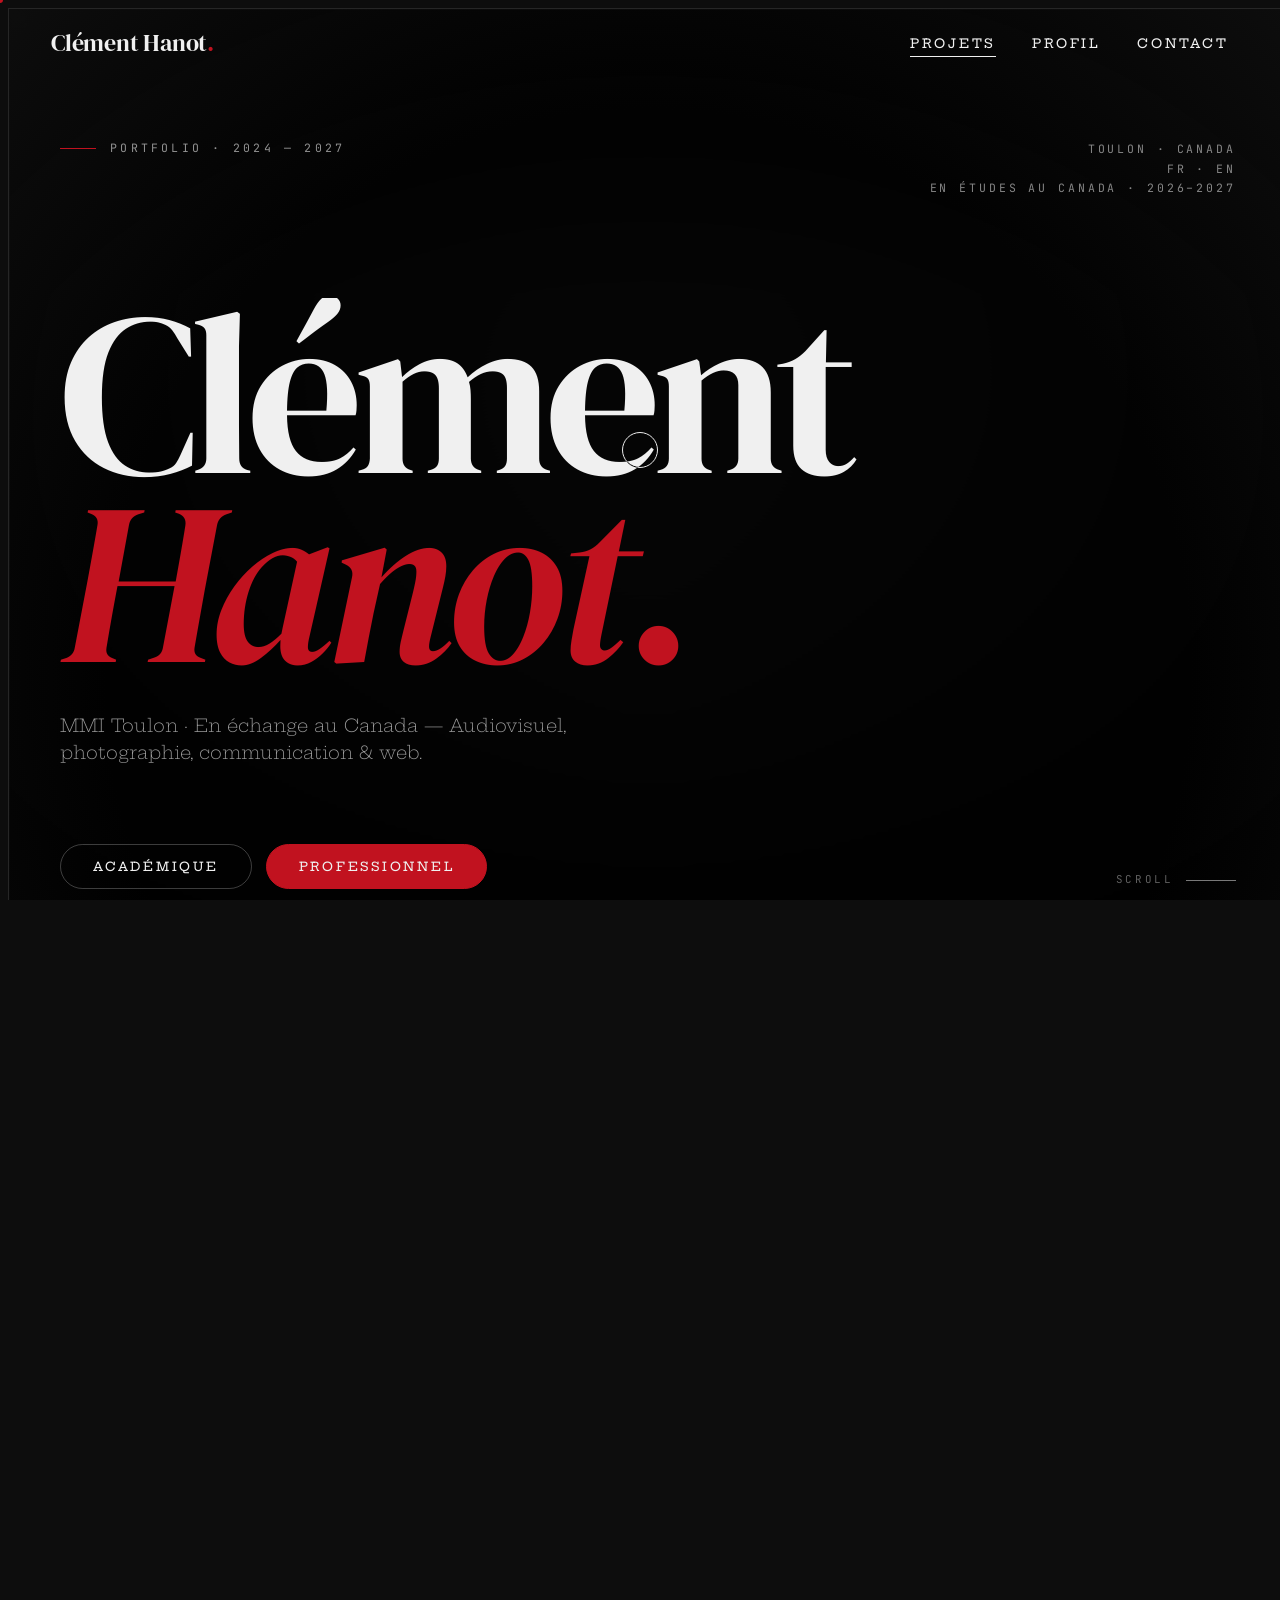
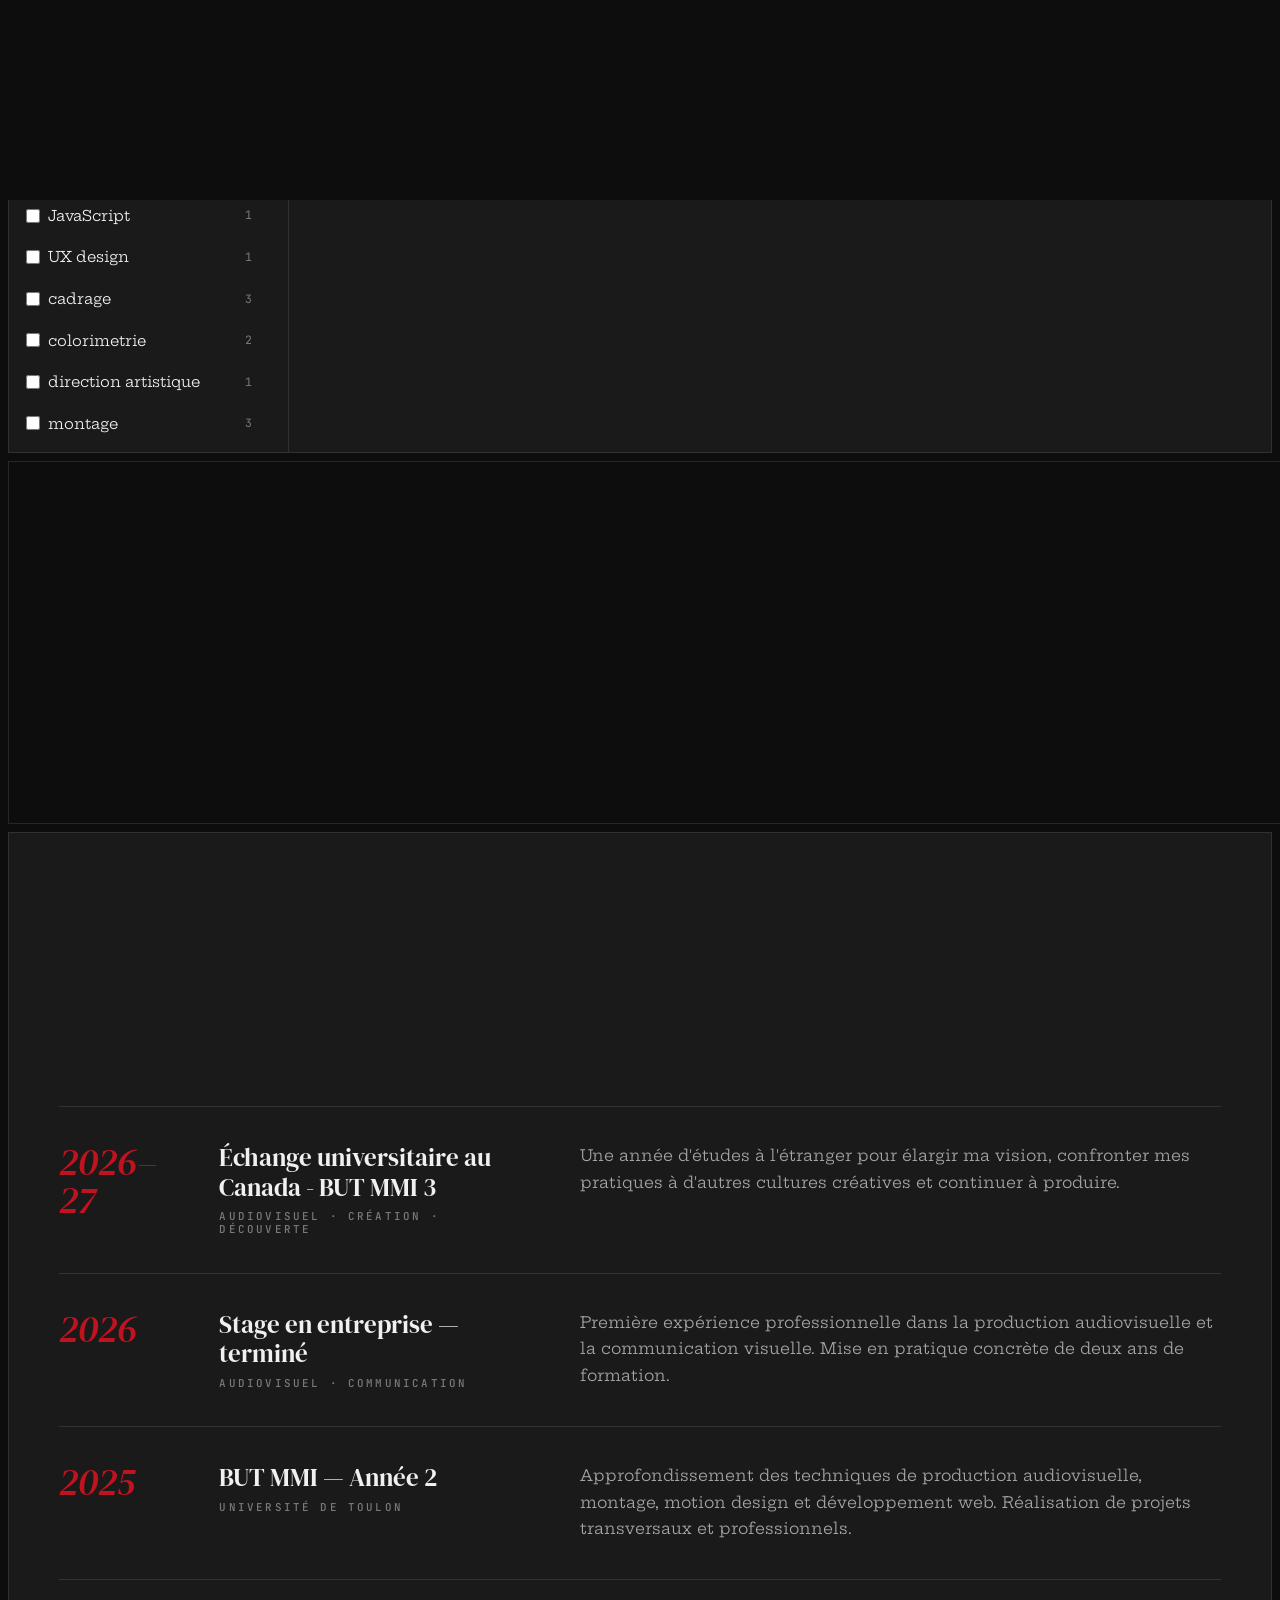
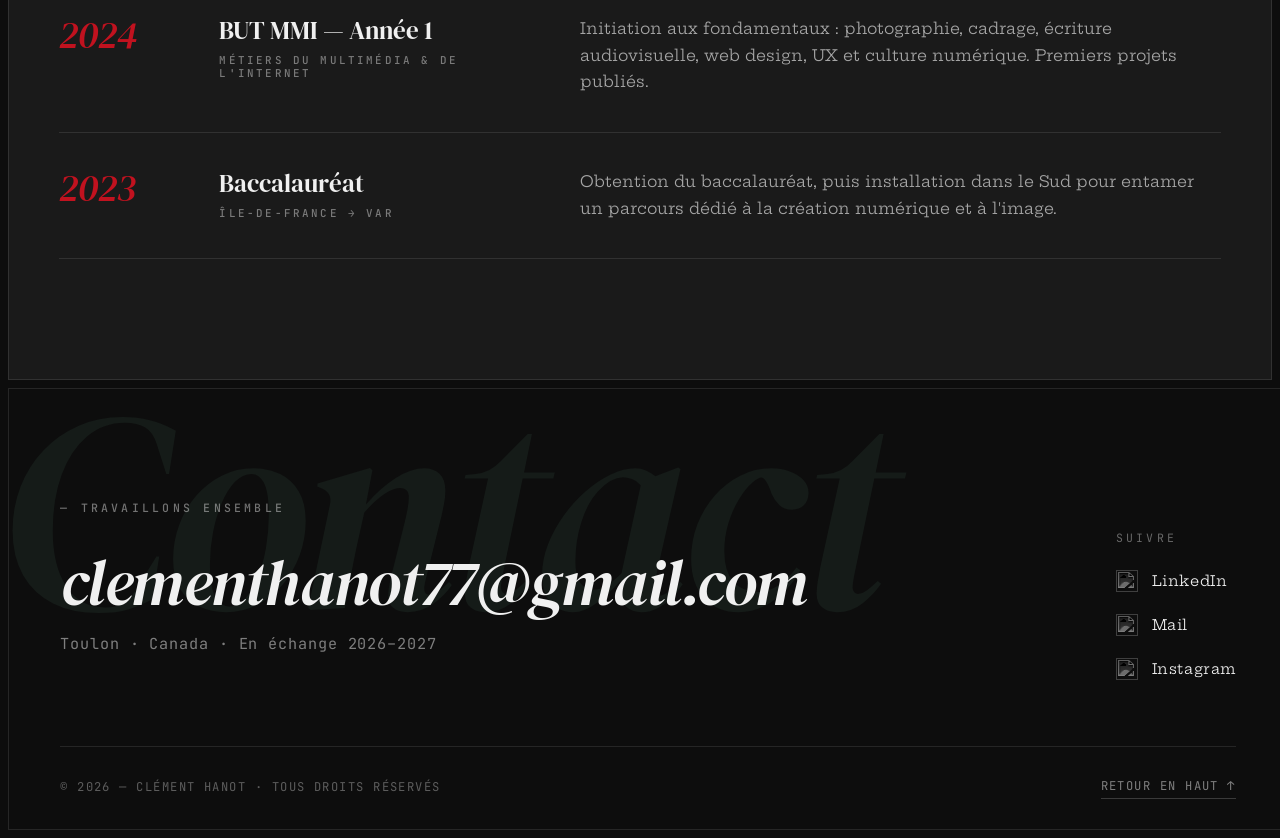
==== nouveau_site/index.html @ ec1f67d0 "Add files via upload" ====
<!DOCTYPE html>
<html lang="fr">
<head>
    <meta charset="UTF-8">
    <meta name="viewport" content="width=device-width, initial-scale=1.0">
    <title>Clément Hanot — Portfolio audiovisuel &amp; création</title>
    <meta name="description" content="Portfolio de Clément Hanot, étudiant MMI à Toulon. Académique &amp; professionnel : audiovisuel, photo, communication, web.">
    <link rel="stylesheet" href="styles.css">
    <link rel="icon" type="image/svg+xml" href="img/favicon.svg">
</head>
<body>

<!-- ========== HEADER ========== -->
<header class="header">
    <div class="navbar">
        <a href="index.html" class="btn-profile">Clément&nbsp;Hanot<span class="dot">.</span></a>
        <nav class="nav-links">
            <a href="index.html#projects" class="is-active">Projets</a>
            <a href="moi.html">Profil</a>
            <a href="index.html#contact">Contact</a>
        </nav>
    </div>
</header>
<div class="cursor-ring" aria-hidden="true"></div>
<div class="cursor-dot" aria-hidden="true"></div>
<div class="page-transition" aria-hidden="true"></div>

<!-- ========== HERO ÉDITORIAL ========== -->
<section class="hero box-section">
    <div class="hero-bg">
        <img src="img/image_pro.jpg" alt="" class="hero-img-left">
    </div>
    <div class="hero-overlay"></div>

    <div class="hero-content">
        <div class="hero-top">
            <div class="hero-eyebrow">Portfolio · 2024 — 2027</div>
            <div class="right">
                <span>Toulon · Canada</span>
                <span>FR · EN</span>
                <span>En études au Canada · 2026–2027</span>
            </div>
        </div>

        <h1>
            <span class="row"><span class="word">Clément</span></span>
            <span class="row"><span class="word"><span class="accent">Hanot</span><span class="dot" style="color:var(--rouge);">.</span></span></span>
        </h1>

        <p class="hero-subtitle">
            MMI Toulon   · En échange au Canada — Audiovisuel, photographie, communication &amp; web.
        </p>

        <div class="hero-bottom">
            <div class="filter-buttons" role="tablist" aria-label="Filtrer les projets par type">
                <button class="filter-btn" data-type="Académique">Académique</button>
                <button class="filter-btn active" data-type="Professionnel">Professionnel</button>
            </div>
            <div class="hero-scroll-hint">Scroll</div>
        </div>
    </div>
</section>

<!-- ========== PROJETS ========== -->
<section class="projects-section box-section" id="projects">
    <header class="projects-header" data-reveal>
        <div>
            <div class="label">— Sélection</div>
            <h2>Projets <em>récents</em></h2>
        </div>
        <div class="projects-count" id="projects-count">(00 projets)</div>
    </header>

    <div class="projects-layout">
        <aside class="filters-sidebar" id="filters-sidebar" aria-label="Filtres">
            <!-- généré par JS depuis projects.json -->
            <div class="filters-group">
                <h3>Chargement…</h3>
            </div>
        </aside>

        <section class="projects">
            <div class="projects-grid" id="projects-grid">
                <div class="projects-empty">Chargement des projets…</div>
            </div>
        </section>
    </div>
</section>

<!-- ========== STATS ========== -->
<section class="stats-section box-section">
    <div class="stats-inner">
        <div class="stat" data-reveal>
            <div class="stat-number" data-count="20">20<span class="plus">+</span></div>
            <div class="stat-label">Projets<br>réalisés</div>
        </div>
        <div class="stat" data-reveal style="--delay:.1s;">
            <div class="stat-number" data-count="3">3</div>
            <div class="stat-label">Années<br>de pratique</div>
        </div>
        <div class="stat" data-reveal style="--delay:.2s;">
            <div class="stat-number" data-count="8">8<span class="plus">+</span></div>
            <div class="stat-label">Logiciels<br>maîtrisés</div>
        </div>
        <div class="stat" data-reveal style="--delay:.3s;">
            <div class="stat-number"><em style="font-style:italic;color:var(--rouge);">∞</em></div>
            <div class="stat-label">Idées<br>en chantier</div>
        </div>
    </div>
</section>

<!-- ========== TIMELINE ========== -->
<section class="timeline-section box-section">
    <div class="timeline-inner">
        <header class="timeline-header" data-reveal>
            <div class="label">— Parcours</div>
            <h2>Étapes <em>clés</em></h2>
        </header>
        <div class="timeline">
            <article class="timeline-item" data-reveal="left">
                <div class="timeline-year">2026–27</div>
                <div class="timeline-title">
                    Échange universitaire au Canada - BUT MMI 3
                    <small>Audiovisuel · création · découverte</small>
                </div>
                <p class="timeline-desc">
                    Une année d'études à l'étranger pour élargir ma vision, confronter mes pratiques
                    à d'autres cultures créatives et continuer à produire.
                </p>
            </article>
            <article class="timeline-item" data-reveal="left" style="--delay:.1s;">
                <div class="timeline-year">2026</div>
                <div class="timeline-title">
                    Stage en entreprise — terminé
                    <small>Audiovisuel · communication</small>
                </div>
                <p class="timeline-desc">
                    Première expérience professionnelle dans la production audiovisuelle
                    et la communication visuelle. Mise en pratique concrète de deux ans de formation.
                </p>
            </article>
            <article class="timeline-item" data-reveal="left" style="--delay:.15s;">
                <div class="timeline-year">2025</div>
                <div class="timeline-title">
                    BUT MMI — Année 2
                    <small>Université de Toulon</small>
                </div>
                <p class="timeline-desc">
                    Approfondissement des techniques de production audiovisuelle, montage, motion design
                    et développement web. Réalisation de projets transversaux et professionnels.
                </p>
            </article>
            <article class="timeline-item" data-reveal="left" style="--delay:.2s;">
                <div class="timeline-year">2024</div>
                <div class="timeline-title">
                    BUT MMI — Année 1
                    <small>Métiers du Multimédia &amp; de l'Internet</small>
                </div>
                <p class="timeline-desc">
                    Initiation aux fondamentaux : photographie, cadrage, écriture audiovisuelle,
                    web design, UX et culture numérique. Premiers projets publiés.
                </p>
            </article>
            <article class="timeline-item" data-reveal="left" style="--delay:.3s;">
                <div class="timeline-year">2023</div>
                <div class="timeline-title">
                    Baccalauréat
                    <small>Île-de-France → Var</small>
                </div>
                <p class="timeline-desc">
                    Obtention du baccalauréat, puis installation dans le Sud pour entamer
                    un parcours dédié à la création numérique et à l'image.
                </p>
            </article>
        </div>
    </div>
</section>

<!-- ========== FOOTER ========== -->
<footer id="contact" class="footer box-section">
    <div class="footer-inner">
        <div class="contact-section">
            <h3 class="contact-title">— Travaillons ensemble</h3>
            <a href="mailto:clementhanot77@gmail.com" class="contact-email">clementhanot77@gmail.com</a>
            <p class="contact-text">Toulon · Canada · En échange 2026–2027</p>
        </div>
        <div class="socials">
            <a href="#" class="contact-icon" data-label="LinkedIn">
                <img src="img/linkedin.png" alt="" width="22" height="22">
            </a>
            <a href="mailto:clementhanot77@gmail.com" class="contact-icon" data-label="Mail">
                <img src="img/gmail.png" alt="" width="22" height="22">
            </a>
            <a href="#" class="contact-icon" data-label="Instagram">
                <img src="img/instagram.png" alt="" width="22" height="22">
            </a>
        </div>
    </div>
    <div class="footer-bottom">
        <span>© 2026 — Clément Hanot · Tous droits réservés</span>
        <a href="index.html" class="footer-link">Retour en haut ↑</a>
    </div>
</footer>

<script src="js/projects.js" defer></script>
<script src="js/main.js" defer></script>
</body>
</html>
---- nouveau_site/styles.css ----
/* =============================================================
   PORTFOLIO — CLÉMENT HANOT (site statique)
   Palette :
     --rouge   #C1121F   rouge REC
     --noir    #0D0D0D   noir mat caméra
     --blanc   #F0F0F0   blanc texte
   Typo : DM Serif Display (titres) + Hepta Slab (corps) + JetBrains Mono (labels)
   ============================================================= */

@import url('https://fonts.googleapis.com/css2?family=DM+Serif+Display:ital@0;1&family=Hepta+Slab:wght@300;400;500;600;700&family=JetBrains+Mono:wght@400;500&display=swap');

:root {
    /* Palette — noir mat caméra */
    --rouge: #C1121F;
    --rouge-soft: #e04545;

    /* Noirs */
    --noir: #0D0D0D;
    --noir-soft: #1A1A1A;
    --noir-mid: #252525;
    --noir-border: #333333;

    /* Blancs */
    --blanc: #F0F0F0;
    --blanc-soft: #C0C0C0;

    /* Legacy — remappés vers la nouvelle palette */
    --menthe: #F0F0F0;
    --menthe-soft: #1C1C1C;
    --menthe-deep: #282828;
    --sage: #3A3A3A;
    --sage-dark: #2A2A2A;

    --ink: #0D0D0D;
    --paper: #141414;
    --line: rgba(255,255,255,.1);
    --line-soft: rgba(255,255,255,.06);
    --muted: rgba(240,240,240,.45);

    /* Typo */
    --font-display: 'DM Serif Display', 'Times New Roman', serif;
    --font-sans: 'Hepta Slab', Georgia, serif;
    --font-mono: 'JetBrains Mono', ui-monospace, monospace;

    /* Layout */
    --container: 1480px;
    --gutter: clamp(20px, 4vw, 60px);
    --sidebar-w: 280px;

    /* Easing */
    --ease: cubic-bezier(.22,.61,.36,1);
    --ease-out: cubic-bezier(.16,1,.3,1);
}

/* =========================
   RESET
   ========================= */
* { margin: 0; padding: 0; box-sizing: border-box; }
*::selection { background: var(--rouge); color: var(--menthe); }

html { scroll-behavior: smooth; }

body {
    font-family: var(--font-sans);
    background: var(--noir);
    /* Fond objectif — placer votre image ici (ex: img/objectif.jpg) */
    background-image: url('img/objectif.jpg');
    background-size: cover;
    background-position: center;
    background-attachment: fixed;
    color: var(--menthe);
    font-weight: 400;
    line-height: 1.6;
    -webkit-font-smoothing: antialiased;
    -moz-osx-font-smoothing: grayscale;
    overflow-x: hidden;
    cursor: none;
}
img { max-width: 100%; display: block; }
a { color: inherit; text-decoration: none; }
button { font-family: inherit; cursor: none; background: none; border: none; color: inherit; }

/* =========================
   BOX LAYOUT — sections encadrées
   ========================= */
.box-section {
    margin: 8px;
    border: 1px solid var(--line);
    position: relative;
    transition: border-color .3s ease;
}
/* Le header fixe ne prend pas de margin */
@media (max-width: 600px) {
    .box-section { margin: 4px; }
}

/* =========================
   CURSEUR PERSONNALISÉ
   ========================= */
.cursor-dot,
.cursor-ring {
    position: fixed;
    top: 0; left: 0;
    pointer-events: none;
    z-index: 99999;
    transform: translate(-50%, -50%);
    will-change: transform;
}
.cursor-dot {
    width: 6px; height: 6px;
    background: var(--rouge);
    border-radius: 50%;
}
.cursor-ring {
    width: 36px; height: 36px;
    border: 1px solid var(--menthe);
    border-radius: 50%;
    transition: width .25s var(--ease), height .25s var(--ease),
                background .25s var(--ease), border-color .25s var(--ease);
    mix-blend-mode: difference;
}
.cursor-ring.hover {
    width: 80px; height: 80px;
    background: var(--menthe);
    border-color: var(--menthe);
}
@media (max-width: 900px), (hover: none) {
    body { cursor: auto; }
    button { cursor: pointer; }
    .cursor-dot, .cursor-ring { display: none; }
}

/* =========================
   TRANSITION DE PAGE
   ========================= */
.page-transition {
    position: fixed;
    inset: 0;
    background: var(--noir);
    z-index: 9998;
    transform: translateY(100%);
    pointer-events: none;
}
.page-transition.active {
    animation: pageWipe .9s var(--ease-out) forwards;
}
@keyframes pageWipe {
    0%   { transform: translateY(100%); }
    50%  { transform: translateY(0%); }
    100% { transform: translateY(-100%); }
}

/* =========================
   HEADER
   ========================= */
.header {
    position: fixed;
    top: 0; left: 0;
    width: 100%;
    z-index: 100;
    padding: 24px 0;
    transition: background .3s var(--ease), backdrop-filter .3s var(--ease),
                padding .3s var(--ease), border-color .3s var(--ease);
    border-bottom: 1px solid transparent;
}
.header.scrolled {
    background: rgba(13,13,13,.93);
    backdrop-filter: blur(14px);
    -webkit-backdrop-filter: blur(14px);
    padding: 14px 0;
    border-bottom-color: var(--line);
}
.navbar {
    display: flex;
    align-items: center;
    justify-content: space-between;
    width: 92%;
    max-width: var(--container);
    margin: 0 auto;
}
.btn-profile {
    background: transparent;
    border: none;
    padding: 0;
    font-family: var(--font-display);
    font-weight: 400;
    font-size: 1.5rem;
    letter-spacing: -.01em;
    color: var(--menthe);
    transition: color .3s var(--ease);
    position: relative;
}
.btn-profile .dot { color: var(--rouge); }
.header.scrolled .btn-profile,
.header.scrolled .nav-links a { color: var(--menthe); }

.nav-links {
    display: flex;
    gap: 36px;
    align-items: center;
}
.nav-links a {
    font-family: var(--font-sans);
    font-size: .8rem;
    text-transform: uppercase;
    letter-spacing: .22em;
    color: var(--menthe);
    font-weight: 500;
    position: relative;
    padding: 4px 0;
    transition: color .3s var(--ease);
}
.nav-links a::after {
    content: "";
    position: absolute;
    bottom: 0; left: 0;
    width: 0; height: 1px;
    background: currentColor;
    transition: width .35s var(--ease);
}
.nav-links a:hover::after,
.nav-links a.is-active::after { width: 100%; }

@media (max-width: 820px) {
    .nav-links { gap: 16px; }
    .nav-links a { font-size: .68rem; letter-spacing: .14em; }
    .btn-profile { font-size: 1.15rem; }
}

/* =========================
   HERO — workbygabin style
   ========================= */
.hero {
    position: relative;
    width: 100%;
    min-height: 100vh;
    overflow: hidden;
    display: flex;
    align-items: flex-end;
    background: var(--noir);
    padding: 130px 0 70px;
}
.hero-bg {
    position: absolute;
    inset: 0;
    z-index: 1;
}
.hero-img-left {
    position: absolute;
    inset: 0;
    width: 100%;
    height: 100%;
    object-fit: cover;
    opacity: .35;
    filter: grayscale(20%) contrast(1.08);
}
.hero-img-right { display: none; }
.hero-overlay {
    position: absolute;
    inset: 0;
    z-index: 2;
    background:
        radial-gradient(ellipse at 50% 70%, rgba(0,0,0,.25) 0%, rgba(0,0,0,.7) 60%, var(--noir) 100%),
        linear-gradient(180deg, rgba(0,0,0,.55) 0%, rgba(0,0,0,.1) 30%, rgba(0,0,0,.85) 100%);
}

.hero-content {
    position: relative;
    z-index: 3;
    width: 92%;
    max-width: var(--container);
    margin: 0 auto;
    color: var(--menthe);
    display: flex;
    flex-direction: column;
    align-items: flex-start;
}

/* Bandeau "top" du hero : eyebrow + meta latérale */
.hero-top {
    width: 100%;
    display: flex;
    justify-content: space-between;
    align-items: flex-start;
    margin-bottom: clamp(40px, 8vw, 100px);
    font-family: var(--font-mono);
    font-size: .72rem;
    letter-spacing: .25em;
    text-transform: uppercase;
    color: rgba(240,240,240,.55);
}
.hero-top .right { text-align: right; }
.hero-top .right span { display: block; line-height: 1.7; }

.hero-eyebrow {
    display: inline-flex;
    align-items: center;
    gap: 14px;
    font-family: var(--font-mono);
    font-size: .72rem;
    letter-spacing: .28em;
    text-transform: uppercase;
    color: rgba(240,240,240,.6);
}
.hero-eyebrow::before {
    content: "";
    width: 36px; height: 1px;
    background: var(--rouge);
}

/* Nom monumental — workbygabin style */
.hero h1 {
    font-family: var(--font-display);
    font-weight: 400;
    font-size: clamp(4.5rem, 18vw, 18rem);
    line-height: .82;
    letter-spacing: -.04em;
    color: var(--menthe);
    margin: 0;
    text-align: left;
    width: 100%;
}
.hero h1 .row {
    display: block;
    overflow: hidden;
    position: relative;
}
.hero h1 .row .word {
    display: inline-block;
    transform: translateY(110%);
    opacity: 0;
    transition: transform 1s var(--ease-out), opacity .6s ease;
}
.is-loaded .hero h1 .row .word { transform: translateY(0); opacity: 1; }
.is-loaded .hero h1 .row:nth-child(2) .word { transition-delay: .12s; }
.hero h1 .accent {
    color: var(--rouge);
    font-style: italic;
}
.hero h1 .stroke {
    color: transparent;
    -webkit-text-stroke: 2px var(--menthe);
    font-style: italic;
}

.hero-subtitle {
    font-family: var(--font-sans);
    font-weight: 300;
    font-style: normal;
    font-size: clamp(1rem, 1.4vw, 1.25rem);
    color: rgba(240,240,240,.65);
    margin: 36px 0 0;
    max-width: 640px;
    line-height: 1.55;
}

.hero-desc { display: none; }

/* Bandeau bas du hero : boutons Acad/Pro + indication scroll */
.hero-bottom {
    width: 100%;
    margin-top: clamp(40px, 6vw, 80px);
    display: flex;
    justify-content: space-between;
    align-items: flex-end;
    flex-wrap: wrap;
    gap: 24px;
}

.filter-buttons {
    display: inline-flex;
    gap: 14px;
    align-items: center;
    flex-wrap: wrap;
}
.filter-btn {
    padding: 14px 32px;
    border: 1px solid rgba(240,240,240,.25);
    background: transparent;
    color: var(--menthe);
    font-family: var(--font-sans);
    font-weight: 500;
    font-size: .78rem;
    letter-spacing: .22em;
    text-transform: uppercase;
    border-radius: 999px;
    transition: all .3s var(--ease);
    position: relative;
    overflow: hidden;
}
.filter-btn::before {
    content: "";
    position: absolute;
    inset: 0;
    background: var(--rouge);
    transform: translateY(101%);
    transition: transform .4s var(--ease-out);
    z-index: -1;
}
.filter-btn:hover { border-color: var(--rouge); }
.filter-btn:hover::before { transform: translateY(0); }
.filter-btn.active {
    background: var(--rouge);
    color: var(--menthe);
    border-color: var(--rouge);
}

.hero-scroll-hint {
    font-family: var(--font-mono);
    font-size: .68rem;
    letter-spacing: .25em;
    text-transform: uppercase;
    color: rgba(240,240,240,.4);
    display: inline-flex;
    align-items: center;
    gap: 12px;
}
.hero-scroll-hint::after {
    content: "";
    width: 50px; height: 1px;
    background: rgba(240,240,240,.5);
    transform-origin: left;
    animation: scrollPulse 1.8s var(--ease) infinite;
}
@keyframes scrollPulse {
    0%   { transform: scaleX(0); }
    50%  { transform: scaleX(1); }
    100% { transform: scaleX(0); transform-origin: right; }
}

@media (max-width: 800px) {
    .hero { padding: 110px 0 60px; }
    .hero-top { font-size: .62rem; letter-spacing: .18em; }
    .hero-bottom { flex-direction: column; align-items: flex-start; }
    .filter-btn { padding: 12px 22px; font-size: .68rem; letter-spacing: .16em; }
    .hero-scroll-hint { display: none; }
}

/* =========================
   SECTION PROJETS — layout sidebar + grille
   ========================= */
.projects-section {
    background: var(--noir-soft);
    padding: 100px 0 0;
}
.projects-header {
    width: 92%;
    max-width: var(--container);
    margin: 0 auto 60px;
    display: flex;
    align-items: end;
    justify-content: space-between;
    gap: 40px;
    flex-wrap: wrap;
}
.projects-header .label {
    font-family: var(--font-mono);
    font-size: .72rem;
    letter-spacing: .28em;
    text-transform: uppercase;
    color: var(--muted);
}
.projects-header h2 {
    font-family: var(--font-display);
    font-weight: 400;
    font-size: clamp(2.5rem, 6.5vw, 5.5rem);
    line-height: .95;
    letter-spacing: -.02em;
    margin-top: 14px;
    color: var(--menthe);
}
.projects-header h2 em { font-style: italic; color: var(--rouge); }
.projects-count {
    font-family: var(--font-mono);
    font-size: .82rem;
    color: var(--muted);
    letter-spacing: .14em;
}

/* Layout principal : sidebar + grille */
.projects-layout {
    width: 100%;
    display: grid;
    grid-template-columns: var(--sidebar-w) 1fr;
    align-items: start;
    gap: 0;
}

/* ----- SIDEBAR filtres (style Amazon) ----- */
.filters-sidebar {
    position: sticky;
    top: 88px;
    padding: 36px 36px 60px 6%;
    border-right: 1px solid var(--line);
    background: var(--noir-soft);
    max-height: calc(100vh - 88px);
    overflow-y: auto;
    scrollbar-width: thin;
    scrollbar-color: var(--noir-border) transparent;
}
.filters-sidebar::-webkit-scrollbar { width: 6px; }
.filters-sidebar::-webkit-scrollbar-thumb { background: var(--noir-border); border-radius: 3px; }

.filters-sidebar h3 {
    font-family: var(--font-mono);
    font-size: .68rem;
    letter-spacing: .25em;
    text-transform: uppercase;
    color: var(--muted);
    font-weight: 500;
    margin: 0 0 14px;
    padding-bottom: 10px;
    border-bottom: 1px solid var(--line-soft);
}
.filters-group { margin-bottom: 32px; }
.filters-list {
    list-style: none;
    display: flex;
    flex-direction: column;
    gap: 2px;
    padding: 0;
    margin: 0;
}
.filter-link {
    display: flex;
    align-items: center;
    justify-content: space-between;
    gap: 10px;
    padding: 8px 10px;
    margin: 0 -10px;
    font-family: var(--font-sans);
    font-size: .92rem;
    font-weight: 400;
    color: var(--menthe);
    cursor: none;
    border-radius: 4px;
    transition: background .2s var(--ease), color .2s var(--ease);
    user-select: none;
}
.filter-link > span:first-child {
    display: inline-flex;
    align-items: center;
    gap: 8px;
}
.filter-link input[type="checkbox"] {
    width: 14px; height: 14px;
    accent-color: var(--rouge);
    cursor: none;
}
.filter-link:hover { background: var(--menthe-deep); color: var(--rouge); }
.filter-link.active {
    background: var(--rouge);
    color: var(--menthe);
}
.filter-link .count {
    font-family: var(--font-mono);
    font-size: .72rem;
    color: var(--muted);
    letter-spacing: .04em;
}
.filter-link.active .count { color: rgba(240,240,240,.7); }
.filter-reset {
    margin-top: 14px;
    display: inline-flex;
    align-items: center;
    gap: 8px;
    font-family: var(--font-mono);
    font-size: .7rem;
    letter-spacing: .18em;
    text-transform: uppercase;
    color: var(--muted);
    border-bottom: 1px solid var(--line);
    padding-bottom: 4px;
    transition: color .25s var(--ease), border-color .25s var(--ease);
}
.filter-reset:hover { color: var(--rouge); border-color: var(--rouge); }

/* ----- GRILLE des projets (Noah-Condamines : tuiles avec tags toujours visibles) ----- */
.projects {
    background: var(--noir);
    padding: 0;
    display: block;
    position: relative;
    overflow: visible;
}
.projects-grid {
    width: 100%;
    margin: 0;
    display: grid;
    grid-template-columns: repeat(3, 1fr);
    gap: 16px;
    padding: 16px;
    overflow: visible;
}

/* =========================
   CARTES PROJET — viseur caméra
   ========================= */
.project-card {
    position: relative;
    background-color: var(--noir);
    color: var(--menthe);
    border-radius: 10px;
    border: 1.5px solid rgba(255,255,255,.65);
    aspect-ratio: 4 / 3;
    overflow: hidden;
    display: block;
    cursor: none;
    transition: transform .5s var(--ease-out), z-index 0s, box-shadow .5s var(--ease-out);
    z-index: 1;
}
.project-card:hover {
    transform: scale(1.06);
    z-index: 20;
    box-shadow: 0 20px 60px rgba(0,0,0,.7);
}

/* Image de fond — floue par défaut, nette au hover */
.card-bg {
    position: absolute;
    inset: -8%;
    background-size: cover;
    background-position: center;
    filter: blur(4px) brightness(.6);
    transition: filter .55s var(--ease-out), transform .55s var(--ease-out);
    z-index: 0;
}
.project-card:hover .card-bg {
    filter: blur(0px) brightness(.85);
    transform: scale(.93);
}

/* Voile gradient pour lisibilité de la barre méta */
.project-card::before {
    content: "";
    position: absolute;
    inset: 0;
    background: linear-gradient(180deg,
        rgba(0,0,0,.0) 0%,
        rgba(0,0,0,.0) 55%,
        rgba(0,0,0,.75) 100%);
    z-index: 1;
    pointer-events: none;
}

/* Coins de cadrage — viseur caméra */
.vf-corner {
    position: absolute;
    width: 20px;
    height: 20px;
    border-color: var(--menthe);
    border-style: solid;
    z-index: 5;
    pointer-events: none;
    transition: width .35s var(--ease-out), height .35s var(--ease-out), border-color .35s ease;
}
.vf-corner.vf-tl { top: 12px;  left: 12px;  border-width: 2px 0 0 2px; }
.vf-corner.vf-tr { top: 12px;  right: 12px; border-width: 2px 2px 0 0; }
.vf-corner.vf-bl { bottom: 52px; left: 12px;  border-width: 0 0 2px 2px; }
.vf-corner.vf-br { bottom: 52px; right: 12px; border-width: 0 2px 2px 0; }
.project-card:hover .vf-corner {
    width: 28px; height: 28px;
    border-color: #fff;
}

/* Indicateur REC */
.vf-rec {
    position: absolute;
    top: 14px;
    left: 42px;
    font-family: var(--font-mono);
    font-size: .58rem;
    font-weight: 500;
    letter-spacing: .2em;
    color: var(--rouge);
    display: flex;
    align-items: center;
    gap: 5px;
    z-index: 5;
    pointer-events: none;
}
.vf-rec-dot {
    width: 6px; height: 6px;
    background: var(--rouge);
    border-radius: 50%;
    animation: recBlink 1.4s ease infinite;
}
@keyframes recBlink {
    0%, 45%  { opacity: 1; }
    50%, 95% { opacity: 0; }
    100%     { opacity: 1; }
}

/* Barre méta en bas — Année · Titre · Thème */
.vf-meta {
    position: absolute;
    bottom: 0; left: 0; right: 0;
    z-index: 5;
    display: flex;
    align-items: stretch;
    border-top: 1px solid rgba(255,255,255,.3);
    background: rgba(0,0,0,.55);
    backdrop-filter: blur(6px);
    -webkit-backdrop-filter: blur(6px);
}
.vf-meta-item {
    flex: 1;
    display: flex;
    flex-direction: column;
    gap: 2px;
    padding: 8px 12px;
    border-right: 1px solid rgba(255,255,255,.15);
}
.vf-meta-item:last-child { border-right: none; }
.vf-meta-center { flex: 2; }
.vf-meta-label {
    font-family: var(--font-mono);
    font-size: .5rem;
    letter-spacing: .2em;
    text-transform: uppercase;
    color: rgba(240,240,240,.4);
    line-height: 1;
}
.vf-meta-val {
    font-family: var(--font-sans);
    font-size: .72rem;
    font-weight: 500;
    color: var(--menthe);
    line-height: 1.2;
    white-space: nowrap;
    overflow: hidden;
    text-overflow: ellipsis;
    display: block;
}
a.vf-meta-val {
    text-decoration: none;
    transition: color .2s ease;
}
a.vf-meta-val:hover { color: var(--rouge); }

/* Supprimer les anciens styles de tag flottant */
.project-card .project-tag { display: none; }

/* Loading / empty state */
.projects-empty {
    grid-column: 1 / -1;
    padding: 80px 30px;
    text-align: center;
    color: rgba(240,240,240,.4);
    font-family: var(--font-mono);
    font-size: .85rem;
    letter-spacing: .14em;
    text-transform: uppercase;
}

/* Responsive grille */
@media (max-width: 1100px) {
    .projects-grid { grid-template-columns: repeat(2, 1fr); }
}
@media (max-width: 700px) {
    .projects-grid { grid-template-columns: 1fr; }
    .project-card { aspect-ratio: 4 / 3; }
}

/* Sidebar responsive : passe en haut sur mobile */
@media (max-width: 980px) {
    .projects-layout { grid-template-columns: 1fr; }
    .filters-sidebar {
        position: static;
        max-height: none;
        border-right: none;
        border-bottom: 1px solid var(--line);
        padding: 24px 6% 30px;
        display: grid;
        grid-template-columns: 1fr 1fr;
        gap: 24px 32px;
    }
    .filter-reset { grid-column: 1 / -1; justify-self: start; }
}
@media (max-width: 600px) {
    .filters-sidebar { grid-template-columns: 1fr; }
}

/* =========================
   STATS
   ========================= */
.stats-section {
    width: 100%;
    background: var(--noir);
    color: var(--menthe);
    padding: 110px 0;
}
.stats-inner {
    width: 92%;
    max-width: var(--container);
    margin: 0 auto;
    display: grid;
    grid-template-columns: repeat(4, 1fr);
    gap: 40px;
}
.stat {
    border-left: 1px solid rgba(240,240,240,.15);
    padding: 8px 0 8px 28px;
}
.stat-number {
    font-family: var(--font-display);
    font-weight: 400;
    font-size: clamp(3.5rem, 6vw, 5.5rem);
    line-height: 1;
    color: var(--menthe);
    letter-spacing: -.03em;
    display: flex;
    align-items: baseline;
    gap: 6px;
}
.stat-number .plus { color: var(--rouge); font-style: italic; font-size: .6em; }
.stat-label {
    margin-top: 14px;
    font-family: var(--font-mono);
    font-size: .7rem;
    letter-spacing: .22em;
    text-transform: uppercase;
    color: rgba(240,240,240,.45);
    line-height: 1.5;
}
@media (max-width: 900px) {
    .stats-inner { grid-template-columns: repeat(2, 1fr); gap: 30px 20px; }
    .stats-section { padding: 60px 0; }
}

/* =========================
   TIMELINE
   ========================= */
.timeline-section {
    background: var(--noir-soft);
    padding: 120px 0;
}
.timeline-inner {
    width: 92%;
    max-width: var(--container);
    margin: 0 auto;
}
.timeline-header { margin-bottom: 60px; }
.timeline-header .label {
    font-family: var(--font-mono);
    font-size: .72rem;
    letter-spacing: .28em;
    text-transform: uppercase;
    color: var(--muted);
}
.timeline-header h2 {
    font-family: var(--font-display);
    font-weight: 400;
    font-size: clamp(2.5rem, 5vw, 4.4rem);
    line-height: .95;
    letter-spacing: -.02em;
    margin-top: 14px;
    color: var(--menthe);
}
.timeline-header h2 em { font-style: italic; color: var(--rouge); }

.timeline {
    position: relative;
    display: grid;
    gap: 0;
    border-top: 1px solid var(--line);
}
.timeline-item {
    display: grid;
    grid-template-columns: 120px 1fr 2fr;
    gap: 40px;
    padding: 36px 0;
    border-bottom: 1px solid var(--line);
    align-items: start;
    transition: background .35s var(--ease);
}
.timeline-item:hover { background: var(--menthe-deep); }
.timeline-year {
    font-family: var(--font-display);
    font-style: italic;
    font-weight: 400;
    font-size: 2.4rem;
    color: var(--rouge);
    line-height: 1;
}
.timeline-title {
    font-family: var(--font-display);
    font-weight: 400;
    font-size: 1.55rem;
    line-height: 1.2;
    color: var(--menthe);
}
.timeline-title small {
    display: block;
    font-family: var(--font-mono);
    font-size: .68rem;
    letter-spacing: .2em;
    text-transform: uppercase;
    color: var(--muted);
    font-weight: 500;
    margin-top: 8px;
}
.timeline-desc {
    color: rgba(240,240,240,.65);
    line-height: 1.7;
    font-size: .98rem;
    max-width: 640px;
    font-family: var(--font-sans);
}
@media (max-width: 820px) {
    .timeline-item { grid-template-columns: 1fr; gap: 12px; padding: 28px 0; }
    .timeline-year { font-size: 1.7rem; }
}


/* =========================
   FOOTER
   ========================= */
.footer {
    background: var(--noir);
    color: var(--menthe);
    padding: 110px 0 30px;
    width: 100%;
    position: relative;
    overflow: hidden;
}
.footer::before {
    content: "Contact";
    position: absolute;
    top: -20px; left: -10px;
    font-family: var(--font-display);
    font-style: italic;
    font-weight: 400;
    font-size: clamp(8rem, 22vw, 22rem);
    line-height: 1;
    color: rgba(115,186,155,.08);
    letter-spacing: -.03em;
    pointer-events: none;
    user-select: none;
}
.footer-inner {
    width: 92%;
    max-width: var(--container);
    margin: 0 auto;
    display: grid;
    grid-template-columns: 2fr 1fr;
    gap: 60px;
    padding-bottom: 60px;
    border-bottom: 1px solid rgba(240,240,240,.1);
    position: relative;
    z-index: 1;
}
.contact-section { text-align: left; }
.contact-title {
    font-family: var(--font-mono);
    font-size: .72rem;
    letter-spacing: .28em;
    text-transform: uppercase;
    color: rgba(240,240,240,.45);
    font-weight: 500;
    margin-bottom: 30px;
}
.contact-email {
    display: block;
    font-family: var(--font-display);
    font-style: italic;
    font-weight: 400;
    font-size: clamp(2.2rem, 5vw, 4rem);
    color: var(--menthe);
    letter-spacing: -.02em;
    line-height: 1.1;
    margin-bottom: 14px;
    transition: color .3s var(--ease);
}
.contact-email:hover { color: var(--rouge); }
.contact-text {
    color: rgba(240,240,240,.5);
    font-size: .95rem;
    font-family: var(--font-mono);
    letter-spacing: .06em;
}
.socials {
    display: flex;
    flex-direction: column;
    gap: 16px;
    align-items: flex-start;
    justify-self: end;
    margin-top: 30px;
}
.socials::before {
    content: "Suivre";
    font-family: var(--font-mono);
    font-size: .72rem;
    letter-spacing: .28em;
    text-transform: uppercase;
    color: rgba(240,240,240,.4);
    margin-bottom: 6px;
}
.contact-icon {
    display: inline-flex;
    align-items: center;
    gap: 14px;
    color: var(--menthe);
    font-family: var(--font-sans);
    font-size: .9rem;
    letter-spacing: .04em;
    border-bottom: 1px solid transparent;
    padding-bottom: 4px;
    transition: border-color .3s var(--ease), color .3s var(--ease);
}
.contact-icon:hover { border-color: var(--menthe); color: var(--sage); }
.contact-icon img {
    width: 22px; height: 22px;
    object-fit: contain;
    filter: invert(1) grayscale(1) contrast(1);
    transition: filter .25s var(--ease), transform .25s var(--ease);
}
.contact-icon:hover img { transform: translateX(4px); }
.contact-icon::after { content: attr(data-label); }

.footer-bottom {
    width: 92%;
    max-width: var(--container);
    margin: 30px auto 0;
    padding-top: 0;
    display: flex;
    justify-content: space-between;
    align-items: center;
    color: rgba(240,240,240,.35);
    font-size: .76rem;
    font-family: var(--font-mono);
    letter-spacing: .12em;
    text-transform: uppercase;
    position: relative;
    z-index: 1;
    gap: 12px;
    flex-wrap: wrap;
}
.footer-link {
    color: rgba(240,240,240,.5);
    text-decoration: none;
    border-bottom: 1px solid rgba(240,240,240,.2);
    padding-bottom: 2px;
    transition: color .3s var(--ease), border-color .3s var(--ease);
}
.footer-link:hover { color: var(--menthe); border-color: var(--menthe); }

@media (max-width: 820px) {
    .footer-inner { grid-template-columns: 1fr; gap: 30px; }
    .socials { justify-self: start; }
    .footer-bottom { flex-direction: column; gap: 12px; align-items: flex-start; }
}

/* =========================
   PAGE PROJET (détail)
   ========================= */
.project-hero {
    position: relative;
    width: 100%;
    min-height: 100vh;
    background-size: cover;
    background-position: center;
    background-color: var(--noir);
    display: flex;
    align-items: flex-end;
    justify-content: flex-start;
    overflow: hidden;
    padding: 0 0 80px;
}
.project-hero .hero-overlay {
    position: absolute;
    inset: 0;
    background:
        linear-gradient(180deg, rgba(0,0,0,.15) 0%, rgba(0,0,0,.55) 50%, rgba(0,0,0,.95) 100%);
    z-index: 1;
}
.project-hero .hero-inner {
    position: relative;
    z-index: 2;
    text-align: left;
    color: var(--menthe);
    padding: 0 6%;
    width: 100%;
    max-width: var(--container);
    margin: 0 auto;
}
.project-hero .eyebrow {
    font-family: var(--font-mono);
    font-size: .72rem;
    letter-spacing: .28em;
    text-transform: uppercase;
    color: rgba(240,240,240,.6);
    margin-bottom: 24px;
    display: inline-flex;
    align-items: center;
    gap: 14px;
}
.project-hero .eyebrow::before {
    content: "";
    width: 36px; height: 1px;
    background: var(--rouge);
}
.project-hero .project-title-big {
    font-family: var(--font-display);
    font-weight: 400;
    font-size: clamp(2.8rem, 7vw, 6.5rem);
    line-height: .95;
    letter-spacing: -.02em;
    color: var(--menthe);
    text-shadow: 0 6px 30px rgba(0,0,0,.45);
    margin: 0 0 24px;
    max-width: 1100px;
}
.project-hero .project-title-big em { font-style: italic; }
.project-subtags {
    display: flex;
    gap: 10px;
    justify-content: flex-start;
    flex-wrap: wrap;
    margin-top: 18px;
}
.tag {
    display: inline-block;
    background: transparent;
    color: var(--menthe);
    border: 1px solid rgba(240,240,240,.25);
    padding: 8px 14px;
    border-radius: 999px;
    font-family: var(--font-mono);
    font-weight: 500;
    font-size: .7rem;
    letter-spacing: .18em;
    text-transform: uppercase;
}

.project-main {
    background: var(--noir-soft);
    color: var(--menthe);
    padding: 100px 0 120px;
}
.project-main .container {
    width: 92%;
    max-width: var(--container);
    margin: 0 auto;
}
.project-back {
    display: inline-flex;
    align-items: center;
    gap: 10px;
    font-family: var(--font-mono);
    font-size: .72rem;
    letter-spacing: .22em;
    text-transform: uppercase;
    color: var(--muted);
    margin-bottom: 32px;
    padding-bottom: 4px;
    border-bottom: 1px solid transparent;
    transition: color .25s var(--ease), border-color .25s var(--ease), gap .25s var(--ease);
}
.project-back:hover { color: var(--rouge); border-color: var(--rouge); gap: 16px; }

.project-meta-bar {
    font-family: var(--font-mono);
    font-size: .72rem;
    letter-spacing: .25em;
    text-transform: uppercase;
    color: var(--muted);
    margin-bottom: 60px;
    padding-bottom: 20px;
    border-bottom: 1px solid var(--line);
    display: flex;
    gap: 12px;
    flex-wrap: wrap;
    align-items: center;
}
.project-meta-bar .project-year { color: var(--rouge); font-weight: 500; }

.project-grid {
    display: grid;
    grid-template-columns: 2fr 1fr;
    gap: 60px;
    align-items: start;
    margin-top: 0;
}
.project-right { display: flex; flex-direction: column; gap: 24px; }
.box {
    background: var(--noir-mid);
    color: var(--menthe);
    border-radius: 0;
    border: 1px solid var(--line);
    padding: 32px;
}
.description-box {
    background: transparent;
    border: none;
    padding: 0;
}
.box h3, .box h4 {
    font-family: var(--font-mono);
    font-size: .72rem;
    letter-spacing: .25em;
    text-transform: uppercase;
    color: var(--muted);
    font-weight: 500;
    margin: 0 0 20px 0;
}
.box-content {
    color: rgba(240,240,240,.82);
    line-height: 1.8;
    font-size: 1rem;
    font-family: var(--font-sans);
}
.description-box .box-content {
    font-family: var(--font-display);
    font-weight: 400;
    font-size: 1.3rem;
    line-height: 1.55;
    color: var(--menthe);
}
.description-box .box-content::first-letter {
    font-family: var(--font-display);
    font-weight: 400;
    font-size: 4.8rem;
    line-height: .85;
    float: left;
    margin: 8px 14px 0 0;
    color: var(--rouge);
    font-style: italic;
}
.software-list {
    list-style: none;
    padding: 0;
    margin: 0;
}
.software-list li {
    display: flex;
    align-items: center;
    gap: 14px;
    padding: 12px 0;
    border-bottom: 1px solid var(--line-soft);
    color: var(--menthe);
    font-family: var(--font-sans);
    font-weight: 500;
    font-size: .95rem;
}
.software-list li:last-child { border-bottom: none; }
.software-list li::before {
    content: "";
    width: 6px; height: 6px;
    background: var(--rouge);
    border-radius: 50%;
}
.apprentissage-box .box-content {
    white-space: pre-wrap;
    font-size: .98rem;
    font-family: var(--font-sans);
}
.links-box a, .links-full a {
    color: var(--rouge);
    text-decoration: none;
    font-weight: 600;
    border-bottom: 1px solid var(--rouge);
    padding-bottom: 2px;
}
.links-box a:hover, .links-full a:hover { color: var(--noir); border-color: var(--noir); }
.project-bottom-links {
    margin-top: 48px;
    display: flex;
    justify-content: flex-start;
}
.project-bottom-links .links-full {
    width: 100%;
    border-radius: 0;
    padding: 28px 32px;
    background: var(--noir);
    border: none;
    color: var(--menthe);
}
.project-bottom-links .box-content { color: var(--menthe); font-family: var(--font-sans); }
.project-bottom-links a {
    color: var(--menthe);
    background: transparent;
    margin-left: 16px;
    display: inline-block;
    border-bottom: 1px solid var(--menthe);
    padding-bottom: 2px;
}
.project-bottom-links strong {
    font-family: var(--font-mono);
    font-size: .72rem;
    letter-spacing: .25em;
    text-transform: uppercase;
    color: rgba(240,240,240,.5);
    font-weight: 500;
}
@media (max-width: 900px) {
    .project-grid { grid-template-columns: 1fr; gap: 30px; }
    .project-hero { min-height: 70vh; padding-bottom: 50px; }
    .description-box { padding: 0; }
    .project-bottom-links .links-full { padding: 18px; }
    .description-box .box-content { font-size: 1.15rem; }
    .description-box .box-content::first-letter { font-size: 3.4rem; }
}

/* =========================
   ANIMATIONS GÉNÉRIQUES
   ========================= */
[data-reveal] {
    opacity: 0;
    transform: translateY(28px);
    transition: opacity 1s var(--ease-out), transform 1s var(--ease-out);
    transition-delay: var(--delay, 0s);
}
[data-reveal].is-visible { opacity: 1; transform: translateY(0); }
[data-reveal="fade"] { transform: translateY(0); }
[data-reveal="left"] { transform: translateX(-28px); }
[data-reveal="left"].is-visible { transform: translateX(0); }
[data-reveal="right"] { transform: translateX(28px); }
[data-reveal="right"].is-visible { transform: translateX(0); }
[data-reveal="scale"] { transform: scale(.96); }
[data-reveal="scale"].is-visible { transform: scale(1); }

@media (prefers-reduced-motion: reduce) {
    *, *::before, *::after {
        animation-duration: .01ms !important;
        transition-duration: .01ms !important;
    }
}
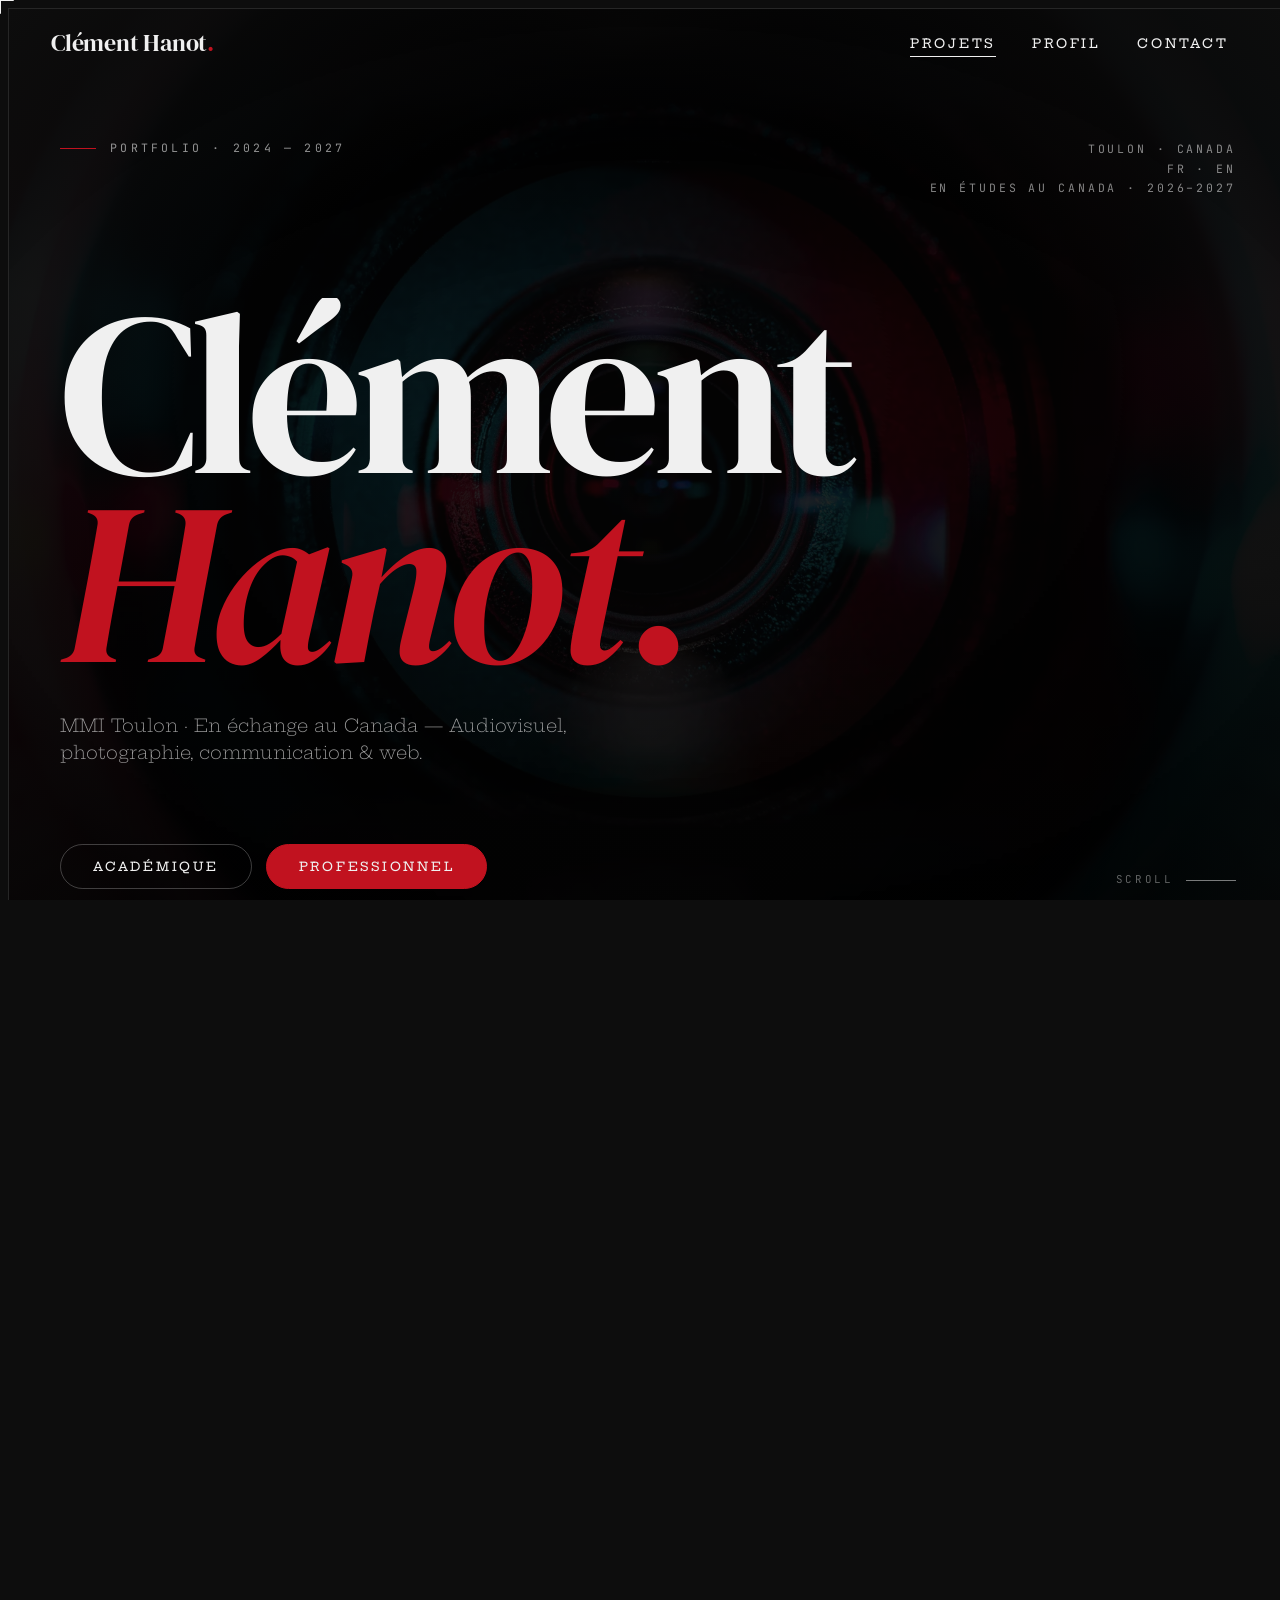
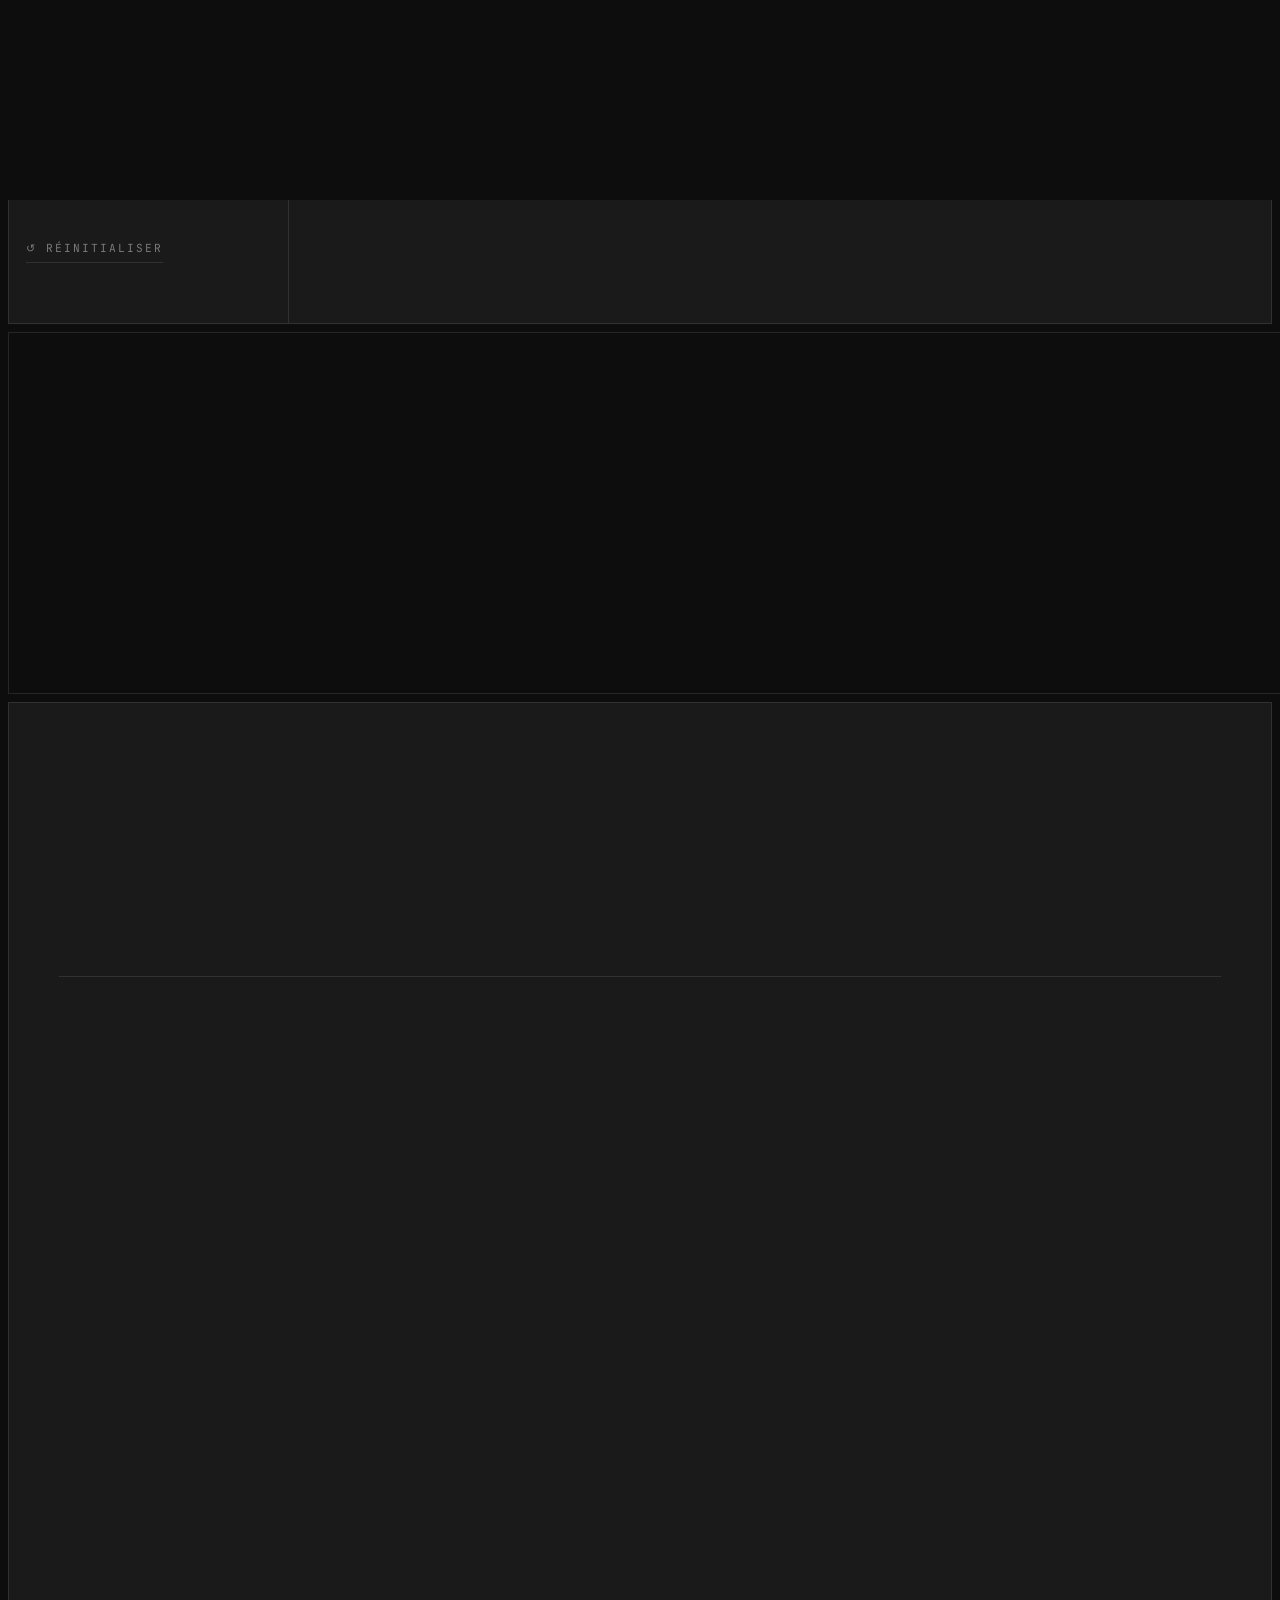
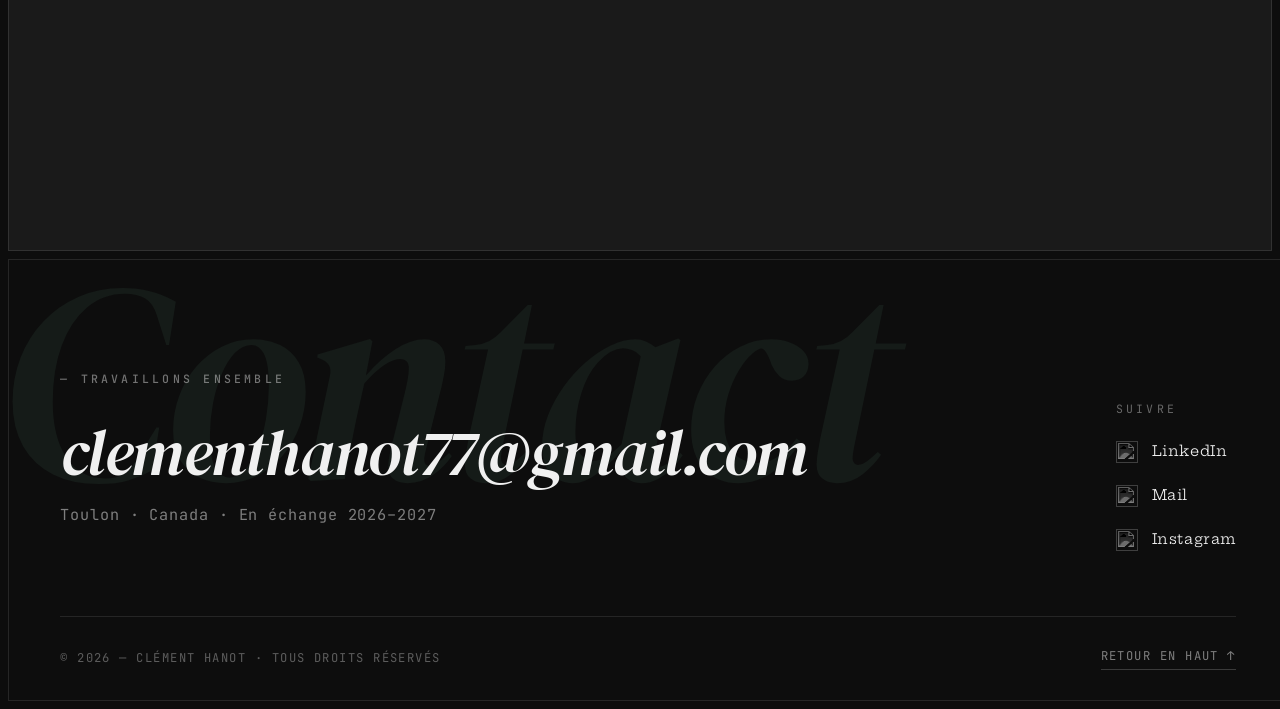
==== commit 3974339a: "Add files via upload" ====
--- a/nouveau_site/index.html
+++ b/nouveau_site/index.html
@@ -21,14 +21,13 @@
         </nav>
     </div>
 </header>
-<div class="cursor-ring" aria-hidden="true"></div>
 <div class="cursor-dot" aria-hidden="true"></div>
 <div class="page-transition" aria-hidden="true"></div>
 
 <!-- ========== HERO ÉDITORIAL ========== -->
 <section class="hero box-section">
     <div class="hero-bg">
-        <img src="img/image_pro.jpg" alt="" class="hero-img-left">
+        <img src="img/fond_du_site.webp" alt="" class="hero-img-left">
     </div>
     <div class="hero-overlay"></div>
 
--- a/nouveau_site/styles.css
+++ b/nouveau_site/styles.css
@@ -63,11 +63,6 @@
 body {
     font-family: var(--font-sans);
     background: var(--noir);
-    /* Fond objectif — placer votre image ici (ex: img/objectif.jpg) */
-    background-image: url('img/objectif.jpg');
-    background-size: cover;
-    background-position: center;
-    background-attachment: fixed;
     color: var(--menthe);
     font-weight: 400;
     line-height: 1.6;
@@ -77,8 +72,9 @@
     cursor: none;
 }
 img { max-width: 100%; display: block; }
-a { color: inherit; text-decoration: none; }
+a { color: inherit; text-decoration: none; cursor: none; }
 button { font-family: inherit; cursor: none; background: none; border: none; color: inherit; }
+*, *::before, *::after { cursor: none !important; }
 
 /* =========================
    BOX LAYOUT — sections encadrées
@@ -97,37 +93,36 @@
 /* =========================
    CURSEUR PERSONNALISÉ
    ========================= */
-.cursor-dot,
-.cursor-ring {
+.cursor-dot {
     position: fixed;
     top: 0; left: 0;
     pointer-events: none;
     z-index: 99999;
+    width: 28px; height: 28px;
     transform: translate(-50%, -50%);
     will-change: transform;
 }
-.cursor-dot {
-    width: 6px; height: 6px;
-    background: var(--rouge);
-    border-radius: 50%;
-}
-.cursor-ring {
-    width: 36px; height: 36px;
-    border: 1px solid var(--menthe);
-    border-radius: 50%;
-    transition: width .25s var(--ease), height .25s var(--ease),
-                background .25s var(--ease), border-color .25s var(--ease);
-    mix-blend-mode: difference;
-}
-.cursor-ring.hover {
-    width: 80px; height: 80px;
-    background: var(--menthe);
-    border-color: var(--menthe);
-}
+.cursor-dot::before,
+.cursor-dot::after {
+    content: '';
+    position: absolute;
+    background: var(--blanc);
+    border-radius: 1px;
+}
+.cursor-dot::before {
+    width: 2px; height: 100%;
+    left: 50%; top: 0;
+    transform: translateX(-50%);
+}
+.cursor-dot::after {
+    width: 100%; height: 2px;
+    top: 50%; left: 0;
+    transform: translateY(-50%);
+}
+.cursor-ring { display: none; }
 @media (max-width: 900px), (hover: none) {
-    body { cursor: auto; }
-    button { cursor: pointer; }
-    .cursor-dot, .cursor-ring { display: none; }
+    *, *::before, *::after { cursor: auto !important; }
+    .cursor-dot { display: none; }
 }
 
 /* =========================
@@ -254,7 +249,6 @@
     opacity: .35;
     filter: grayscale(20%) contrast(1.08);
 }
-.hero-img-right { display: none; }
 .hero-overlay {
     position: absolute;
     inset: 0;
@@ -626,6 +620,23 @@
     z-index: 0;
 }
 .project-card:hover .card-bg {
+    filter: blur(0px) brightness(.85);
+    transform: scale(.93);
+}
+
+/* Vidéo de fond — même comportement que .card-bg */
+.card-bg-video {
+    position: absolute;
+    inset: -8%;
+    width: calc(100% + 16%);
+    height: calc(100% + 16%);
+    object-fit: cover;
+    filter: blur(4px) brightness(.6);
+    transition: filter .55s var(--ease-out), transform .55s var(--ease-out);
+    z-index: 0;
+    pointer-events: none;
+}
+.project-card:hover .card-bg-video {
     filter: blur(0px) brightness(.85);
     transform: scale(.93);
 }
@@ -1067,6 +1078,15 @@
     overflow: hidden;
     padding: 0 0 80px;
 }
+.project-hero-video {
+    position: absolute;
+    inset: 0;
+    width: 100%;
+    height: 100%;
+    object-fit: cover;
+    z-index: 0;
+    pointer-events: none;
+}
 .project-hero .hero-overlay {
     position: absolute;
     inset: 0;
